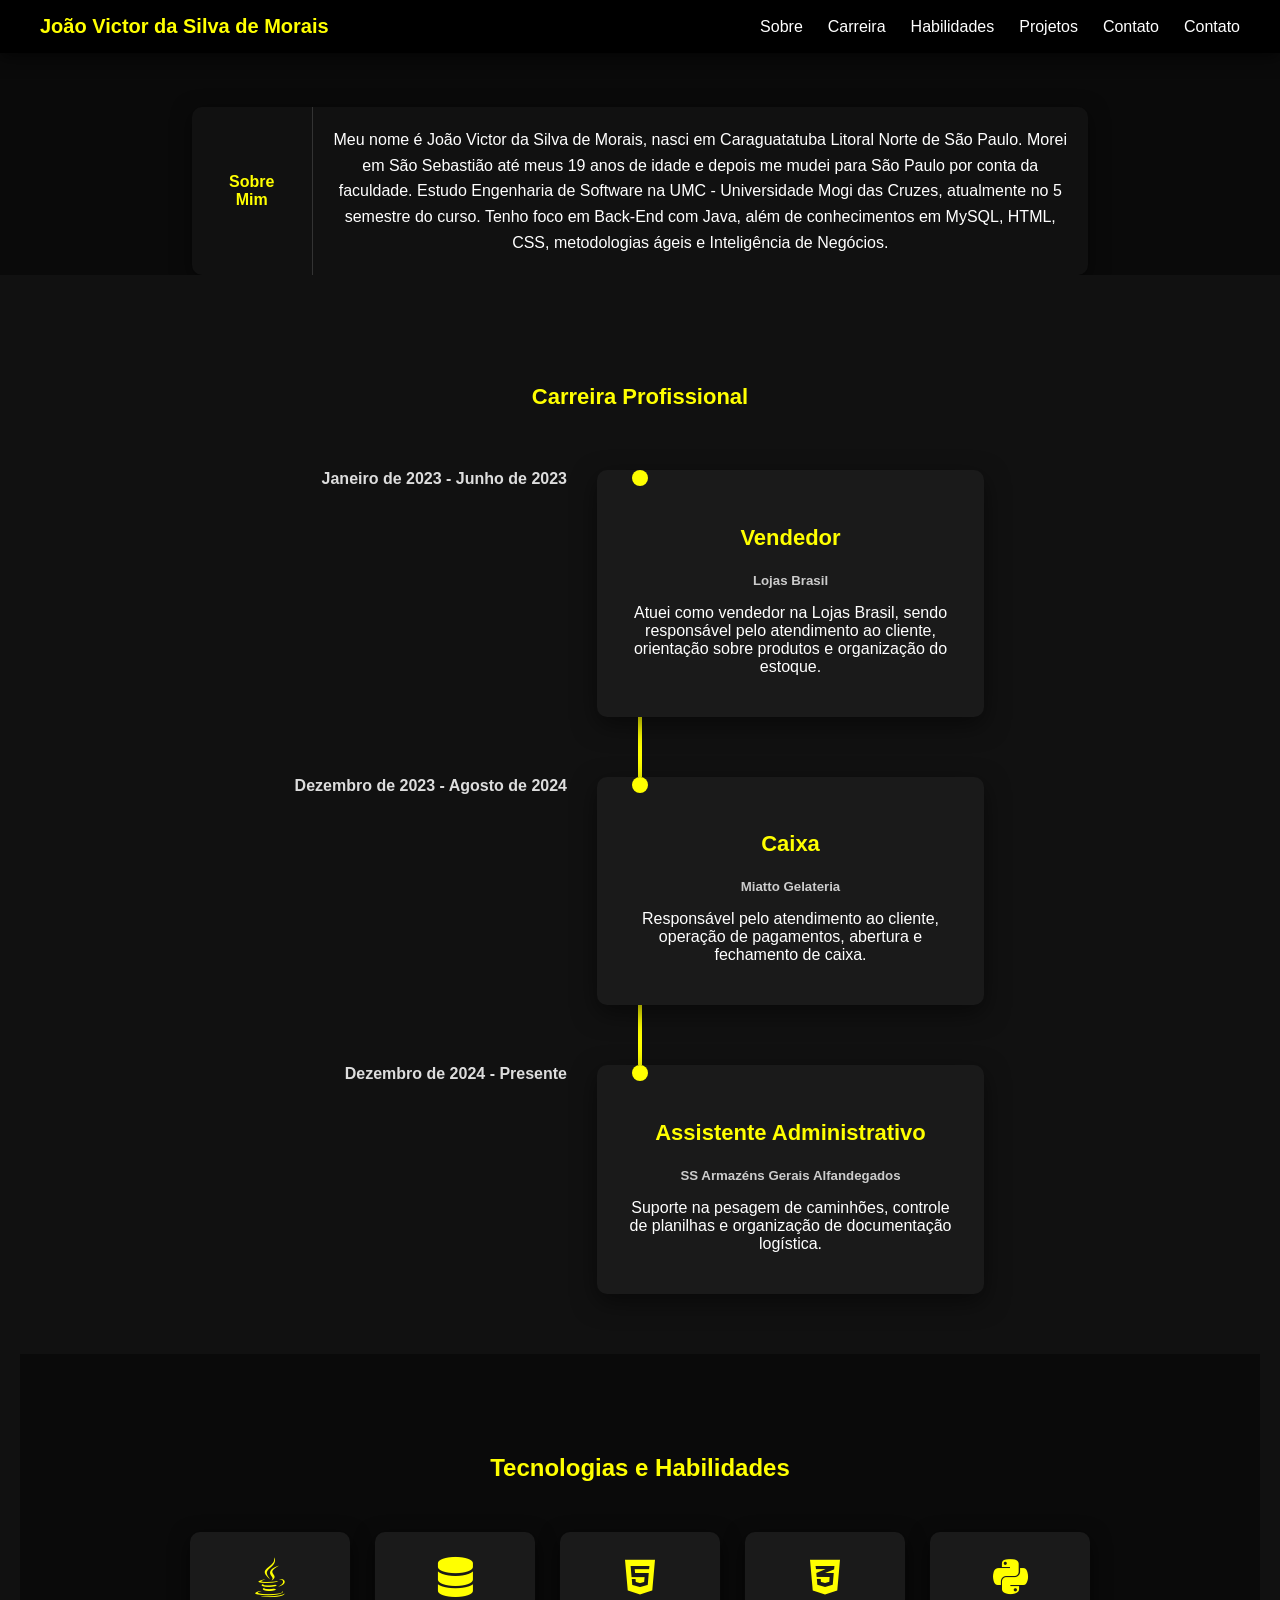
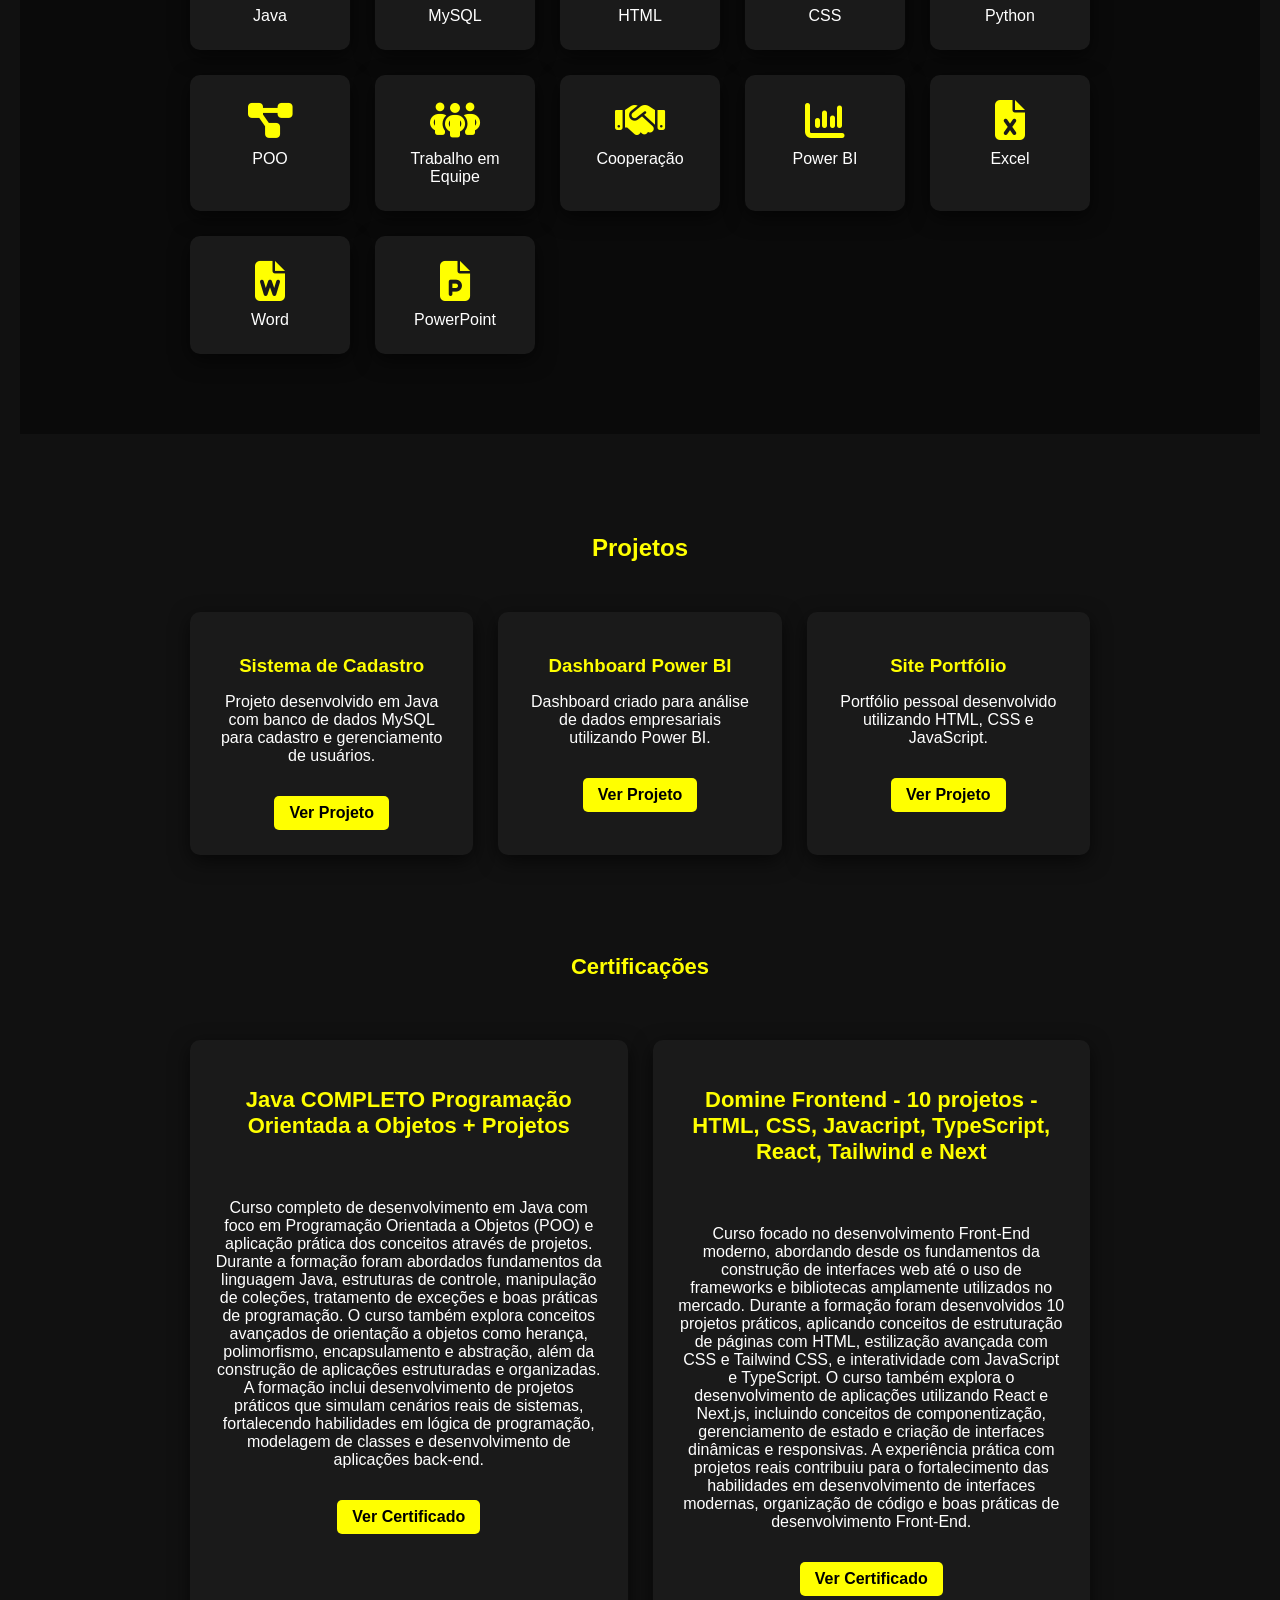
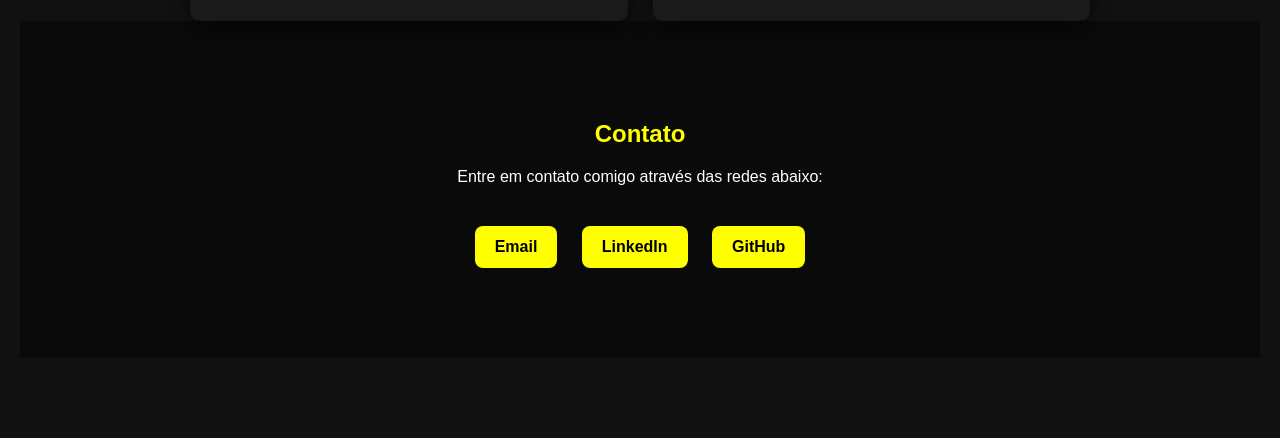
==== index.html @ 3aec2f37 "Add files via upload" ====
<!DOCTYPE html>
<html lang="pt-br">

<head>
    <meta charset="UTF-8">
    <link rel="stylesheet" href="https://cdnjs.cloudflare.com/ajax/libs/font-awesome/6.5.0/css/all.min.css">
    <meta name="viewport" content="width=device-width, initial-scale=1.0">
    <title>Portfólio Victor Morais</title>
    <link rel="stylesheet" href="style.css">

</head>

<body id="fundo">

    <nav class="navbar">

        <div class="logo">
            João Victor da Silva de Morais
        </div>

        <ul class="menu">

            <li><a href="#sobre">Sobre</a></li>

            <li><a href="#carreira">Carreira</a></li>

            <li><a href="#habilidades">Habilidades</a></li>

            <li><a href="#projetos">Projetos</a></li>

            <li><a href="#contato">Contato</a></li>

             <li><a href="#certificacoes">Contato</a></li>

        </ul>

    </nav>

    <h4 class="nome">Victor Morais</h4>

    <br>

    <section id="sobre">

    <table class="ptable">

        <tr>

            <th class="primeirasinfos">Sobre Mim</th>

            <td>
                Meu nome é João Victor da Silva de Morais, nasci em Caraguatatuba Litoral Norte de São Paulo.
                Morei em São Sebastião até meus 19 anos de idade e depois me mudei para São Paulo por conta da
                faculdade.
                Estudo Engenharia de Software na UMC - Universidade Mogi das Cruzes, atualmente no 5 semestre do curso.

                Tenho foco em Back-End com Java, além de conhecimentos em MySQL, HTML, CSS,
                metodologias ágeis e Inteligência de Negócios.
            </td>

        </tr>

    </table>

    <section id="carreira" class="carreira">

        <h4>Carreira Profissional</h4>

        <div class="timeline">

            <div class="timeline-item hidden">

                <div class="timeline-date">
                    Janeiro de 2023 - Junho de 2023
                </div>

                <div class="timeline-content">
                    <h4>Vendedor</h4>
                    <h5>Lojas Brasil</h5>

                    <p>
                        Atuei como vendedor na Lojas Brasil, sendo responsável pelo atendimento ao cliente,
                        orientação sobre produtos e organização do estoque.
                    </p>

                </div>
            </div>

            <div class="timeline-item hidden">

                <div class="timeline-date">
                    Dezembro de 2023 - Agosto de 2024
                </div>

                <div class="timeline-content">

                    <h4>Caixa</h4>
                    <h5>Miatto Gelateria</h5>

                    <p>
                        Responsável pelo atendimento ao cliente, operação de pagamentos,
                        abertura e fechamento de caixa.
                    </p>

                </div>
            </div>

            <div class="timeline-item hidden">

                <div class="timeline-date">
                    Dezembro de 2024 - Presente
                </div>

                <div class="timeline-content">

                    <h4>Assistente Administrativo</h4>
                    <h5>SS Armazéns Gerais Alfandegados</h5>

                    <p>
                        Suporte na pesagem de caminhões, controle de planilhas e organização
                        de documentação logística.
                    </p>

                </div>
            </div>

        </div>

        <section id="habilidades" class="habilidades">

            <h2>Tecnologias e Habilidades</h2>

            <div class="skills-container">

                <div class="skill-card">
                    <i class="fa-brands fa-java"></i>
                    <p>Java</p>
                </div>

                <div class="skill-card">
                    <i class="fa-solid fa-database"></i>
                    <p>MySQL</p>
                </div>

                <div class="skill-card">
                    <i class="fa-brands fa-html5"></i>
                    <p>HTML</p>
                </div>

                <div class="skill-card">
                    <i class="fa-brands fa-css3-alt"></i>
                    <p>CSS</p>
                </div>

                <div class="skill-card">
                    <i class="fa-brands fa-python"></i>
                    <p>Python</p>
                </div>

                <div class="skill-card">
                    <i class="fa-solid fa-diagram-project"></i>
                    <p>POO</p>
                </div>

                <div class="skill-card">
                    <i class="fa-solid fa-people-group"></i>
                    <p>Trabalho em Equipe</p>
                </div>

                <div class="skill-card">
                    <i class="fa-solid fa-handshake"></i>
                    <p>Cooperação</p>
                </div>

                <div class="skill-card">
                    <i class="fa-solid fa-chart-column"></i>
                    <p>Power BI</p>
                </div>

                <div class="skill-card">
                    <i class="fa-solid fa-file-excel"></i>
                    <p>Excel</p>
                </div>

                <div class="skill-card">
                    <i class="fa-solid fa-file-word"></i>
                    <p>Word</p>
                </div>

                <div class="skill-card">
                    <i class="fa-solid fa-file-powerpoint"></i>
                    <p>PowerPoint</p>
                </div>

            </div>

        </section>

        <section id="projetos" class="projetos">

            <h2>Projetos</h2>

            <div class="projetos-container">

                <div class="projeto-card">

                    <h3>Sistema de Cadastro</h3>

                    <p>
                        Projeto desenvolvido em Java com banco de dados MySQL para cadastro
                        e gerenciamento de usuários.
                    </p>

                    <a href="#" target="_blank">Ver Projeto</a>

                </div>

                <div class="projeto-card">

                    <h3>Dashboard Power BI</h3>

                    <p>
                        Dashboard criado para análise de dados empresariais utilizando Power BI.
                    </p>

                    <a href="#" target="_blank">Ver Projeto</a>

                </div>

                <div class="projeto-card">

                    <h3>Site Portfólio</h3>

                    <p>
                        Portfólio pessoal desenvolvido utilizando HTML, CSS e JavaScript.
                    </p>

                    <a href="#" target="_blank">Ver Projeto</a>

                </div>

            </div>

        </section>

        <section id="certificacoes" class="certificacoes">

            <h2>Certificações</h2>

            <div class="certificacoes-container">

                <div class="certificacoes-card">

                    <h3>Java COMPLETO Programação Orientada a Objetos + Projetos</h3>

                    <p>
                        Curso completo de desenvolvimento em Java com foco em Programação Orientada a Objetos (POO) e aplicação prática dos conceitos através de projetos. 
                        Durante a formação foram abordados fundamentos da linguagem Java, estruturas de controle, manipulação de coleções, tratamento de exceções e boas práticas de programação.
                        O curso também explora conceitos avançados de orientação a objetos como herança, polimorfismo, encapsulamento e abstração, além da construção de aplicações estruturadas e organizadas. 
                        A formação inclui desenvolvimento de projetos práticos que simulam cenários reais de sistemas, fortalecendo habilidades em lógica de programação, modelagem de classes e desenvolvimento de aplicações back-end.
                    </p>

                    <a href="#" target="_blank">Ver Certificado</a>

                </div>

                <div class="certificacoes-card">

                    <h3>Domine Frontend - 10 projetos - HTML, CSS, Javacript, TypeScript, React, Tailwind e Next</h3>

                    <p>
                        Curso focado no desenvolvimento Front-End moderno, abordando desde os fundamentos da construção de interfaces web até o uso de frameworks e bibliotecas amplamente utilizados no mercado. 
                        Durante a formação foram desenvolvidos 10 projetos práticos, aplicando conceitos de estruturação de páginas com HTML, estilização avançada com CSS e Tailwind CSS, e interatividade com JavaScript e TypeScript.
                        O curso também explora o desenvolvimento de aplicações utilizando React e Next.js, incluindo conceitos de componentização, gerenciamento de estado e criação de interfaces dinâmicas e responsivas. 
                        A experiência prática com projetos reais contribuiu para o fortalecimento das habilidades em desenvolvimento de interfaces modernas, organização de código e boas práticas de desenvolvimento Front-End.
                    </p>

                    <a href="#" target="_blank">Ver Certificado</a>

                </div>

            </div>

        </section>


        <section id="contato" class="contato">

            <h2>Contato</h2>

            <p>Entre em contato comigo através das redes abaixo:</p>

            <div class="contato-links">

                <a href="mailto:joaovictrr6@gmail.com">Email</a>

                <a href="https://www.linkedin.com/in/jo%C3%A3o-victor-da-silva-de-morais/" target="_blank">LinkedIn</a>

                <a href="https://github.com" target="_blank">GitHub</a>

            </div>

        </section>

         </section>

        

        <script src="script.js"></script>

</body>

</html>
---- style.css ----
* {
    box-sizing: border-box;
}

html,
body {
    overflow-x: hidden;
}

body {
    margin: 0;
    font-family: Arial, Helvetica, sans-serif;
    background: #0a0a0a;
    color: white;
    text-align: center;
}

/* Nome */

.nome {
    color: yellow;
    font-size: 28px;
    margin-top: 20px;
}

/* subtitulo */

.Sobre {
    color: yellow;
    font-size: 18px;
    display: block;
    margin-bottom: 20px;
}

/* tabela sobre mim */

.ptable {
    width: 70%;
    margin: auto;
    border-collapse: collapse;
    background: #111;
    border-radius: 10px;
    overflow: hidden;
    box-shadow: 0px 5px 20px rgba(0, 0, 0, 0.5);
}

.ptable th {
    color: yellow;
    padding: 20px;
    border-right: 1px solid #333;
    width: 120px;
}

.ptable td {
    padding: 20px;
    line-height: 1.6;
}

/* seção carreira */

.carreira {
    padding: 80px 20px;
    background: #111;
}

.carreira h4 {
    color: yellow;
    font-size: 22px;
    margin-bottom: 60px;
}

/* timeline */

.timeline {
    position: relative;
    max-width: 900px;
    margin: auto;
    padding: 0 20px;
}

/* linha vertical */

.timeline::before {
    content: "";
    position: absolute;
    left: 50%;
    top: 0;
    width: 4px;
    height: 100%;
    background: yellow;
    transform: translateX(-50%);
}

/* item da timeline */

.timeline-item {
    display: flex;
    margin-bottom: 60px;
    position: relative;
    transition: all 0.8s ease;
}

/* ponto da timeline */

.timeline-item::before {
    content: "";
    position: absolute;
    left: 50%;
    width: 16px;
    height: 16px;
    background: yellow;
    border-radius: 50%;
    transform: translateX(-50%);
}

/* data */

.timeline-date {
    width: 45%;
    text-align: right;
    padding-right: 30px;
    font-weight: bold;
    color: #ddd;
}

/* card */

.timeline-content {
    width: 45%;
    background: #1a1a1a;
    padding: 25px;
    border-radius: 10px;
    box-shadow: 0px 8px 25px rgba(0, 0, 0, 0.5);
    transition: 0.3s;
}

/* hover */

.timeline-content:hover {
    transform: translateY(-5px);
    box-shadow: 0px 12px 30px rgba(0, 0, 0, 0.8);
}

/* títulos */

.timeline-content h4 {
    color: yellow;
    margin-bottom: 10px;
}

.timeline-content h5 {
    color: #ccc;
    margin-bottom: 15px;
}

/* animação */

.hidden {
    opacity: 0;
    transform: translateY(50px);
}

.show {
    opacity: 1;
    transform: translateY(0);
}

.habilidades {
    padding: 80px 20px;
    background: #0a0a0a;
    text-align: center;
}

.habilidades h2 {
    color: yellow;
    margin-bottom: 50px;
}

/* GRID */

.skills-container {
    display: grid;
    grid-template-columns: repeat(auto-fit, minmax(160px, 1fr));
    gap: 25px;
    max-width: 900px;
    margin: auto;
}

/* CARDS */

.skill-card {
    background: #1a1a1a;
    padding: 25px;
    border-radius: 10px;
    box-shadow: 0px 6px 20px rgba(0, 0, 0, 0.6);
    transition: 0.3s;
}

.skill-card i {
    font-size: 40px;
    color: yellow;
    margin-bottom: 10px;
}

.skill-card p {
    margin: 0;
}

/* hover */

.skill-card:hover {
    transform: translateY(-6px);
    background: #222;
    box-shadow: 0px 10px 25px rgba(0, 0, 0, 0.8);
}

.projetos {
    padding: 80px 20px;
    background: #111;
    text-align: center;
}

.projetos h2 {
    color: yellow;
    margin-bottom: 50px;
}

.projetos-container {
    display: grid;
    grid-template-columns: repeat(auto-fit, minmax(250px, 1fr));
    gap: 25px;
    max-width: 900px;
    margin: auto;
}

.projeto-card {
    background: #1a1a1a;
    padding: 25px;
    border-radius: 10px;
    box-shadow: 0 6px 20px rgba(0, 0, 0, 0.6);
    transition: 0.3s;
}

.projeto-card:hover {
    transform: translateY(-8px);
}

.projeto-card h3 {
    color: yellow;
    margin-bottom: 15px;
}

.projeto-card a {
    display: inline-block;
    margin-top: 15px;
    color: black;
    background: yellow;
    padding: 8px 15px;
    border-radius: 5px;
    text-decoration: none;
    font-weight: bold;
}

.contato {
    padding: 80px 20px;
    background: #0a0a0a;
    text-align: center;
}

.contato h2 {
    color: yellow;
    margin-bottom: 20px;
}

.contato-links {
    margin-top: 30px;
}

.contato-links a {
    display: inline-block;
    margin: 10px;
    padding: 12px 20px;
    background: yellow;
    color: black;
    border-radius: 8px;
    text-decoration: none;
    font-weight: bold;
    transition: 0.3s;
}

.contato-links a:hover {
    background: #ffd900;
    transform: scale(1.05);
}

/* NAVBAR */

.navbar {
    position: fixed;
    top: 0;
    left: 0;
    right: 0;
    width: 100%;
    background: #000;
    display: flex;
    justify-content: space-between;
    align-items: center;
    padding: 15px 40px;
    box-sizing: border-box;
    z-index: 1000;
    box-shadow: 0 4px 15px rgba(0, 0, 0, 0.6);
}

/* logo */

.logo {
    color: yellow;
    font-size: 20px;
    font-weight: bold;
}

/* menu */

.menu {
    list-style: none;
    display: flex;
    gap: 25px;
    margin: 0;
    padding: 0;
}

.menu a {
    color: white;
    text-decoration: none;
    font-weight: 500;
    transition: 0.3s;
}

.menu a:hover {
    color: yellow;
}

.certificacoes-container{
    display: grid;
    grid-template-columns: repeat(auto-fit, minmax(250px, 1fr));
    gap: 25px;
    max-width: 900px;
    margin: auto;
}

.certificacoes-card{
    background: #1a1a1a;
    padding: 25px;
    border-radius: 10px;
    box-shadow: 0 6px 20px rgba(0, 0, 0, 0.6);
    transition: 0.3s;
}

.certificacoes h3{
    color: yellow;
    font-size: 22px;
    margin-bottom: 60px;
}

.certificacoes h2{
    color: yellow;
    font-size: 22px;
    margin-bottom: 60px;
}

.certificacoes-card a {
    display: inline-block;
    margin-top: 15px;
    color: black;
    background: yellow;
    padding: 8px 15px;
    border-radius: 5px;
    text-decoration: none;
    font-weight: bold;
}
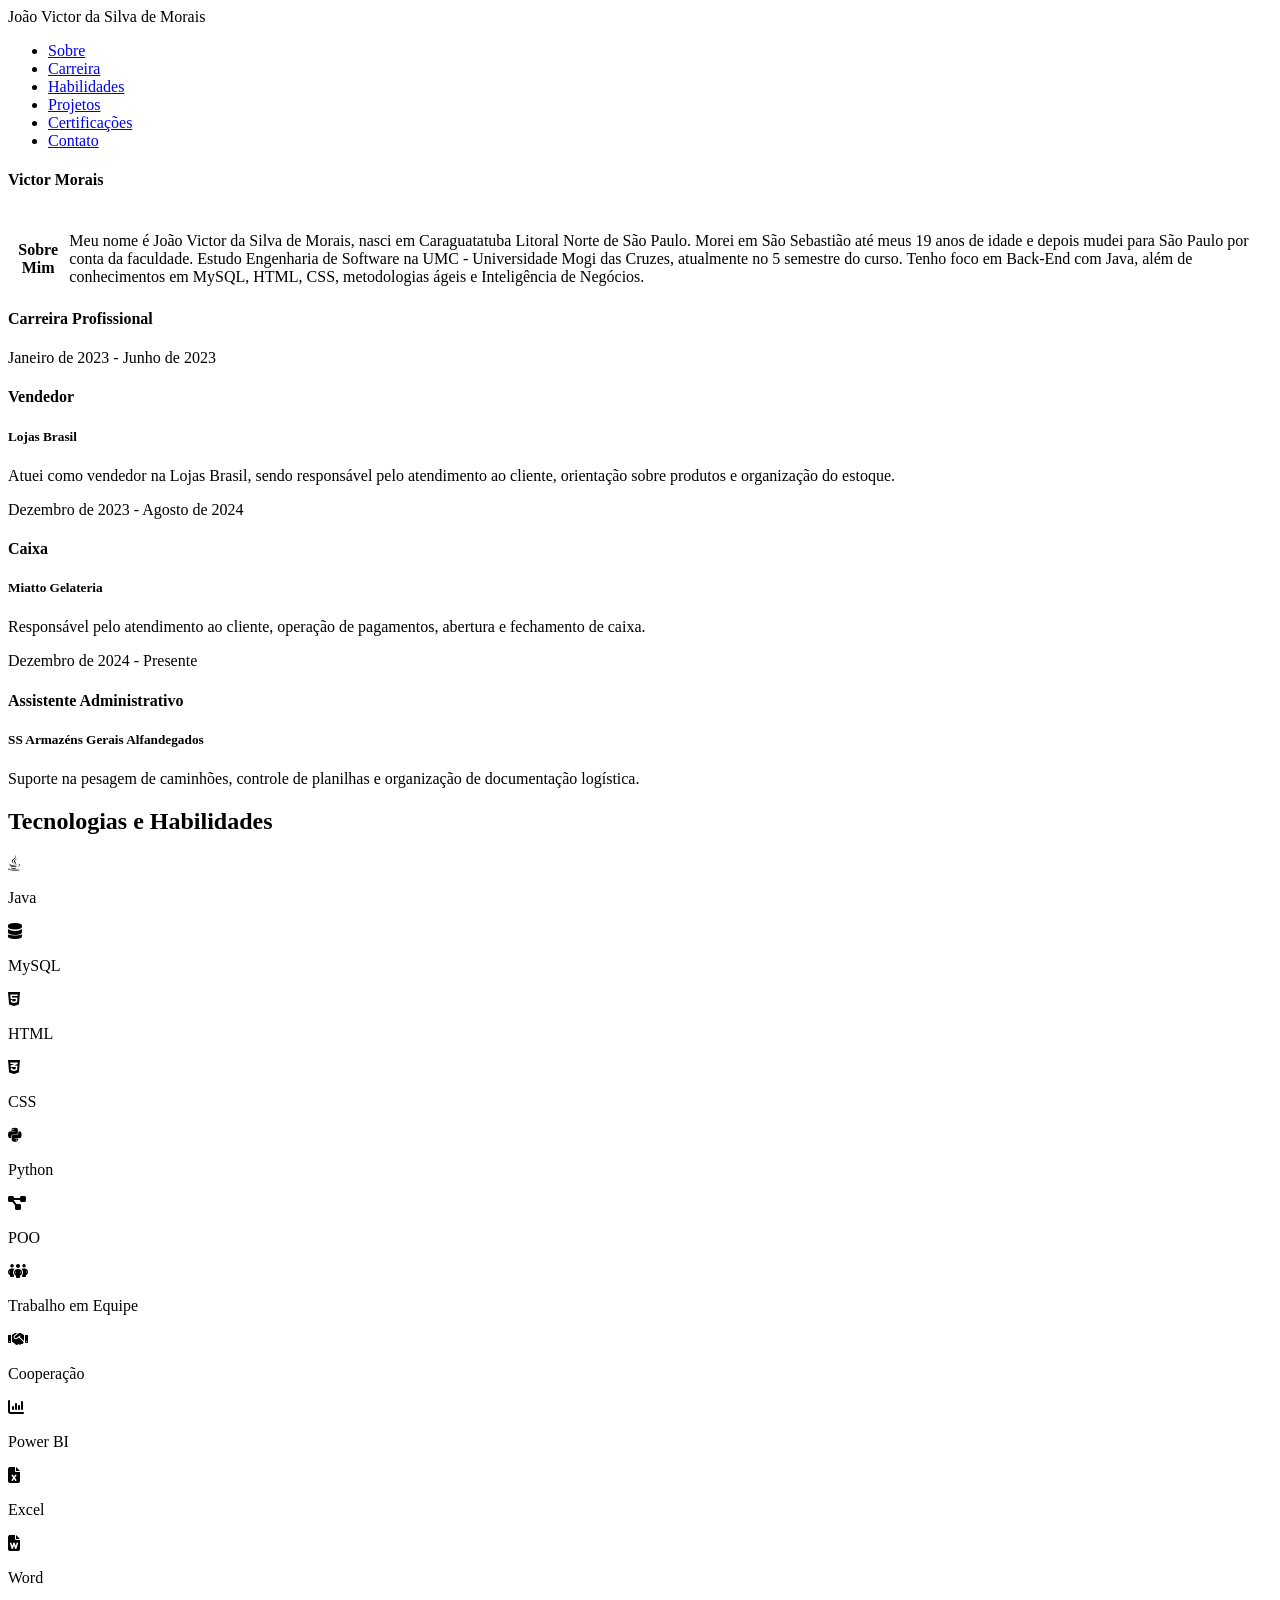
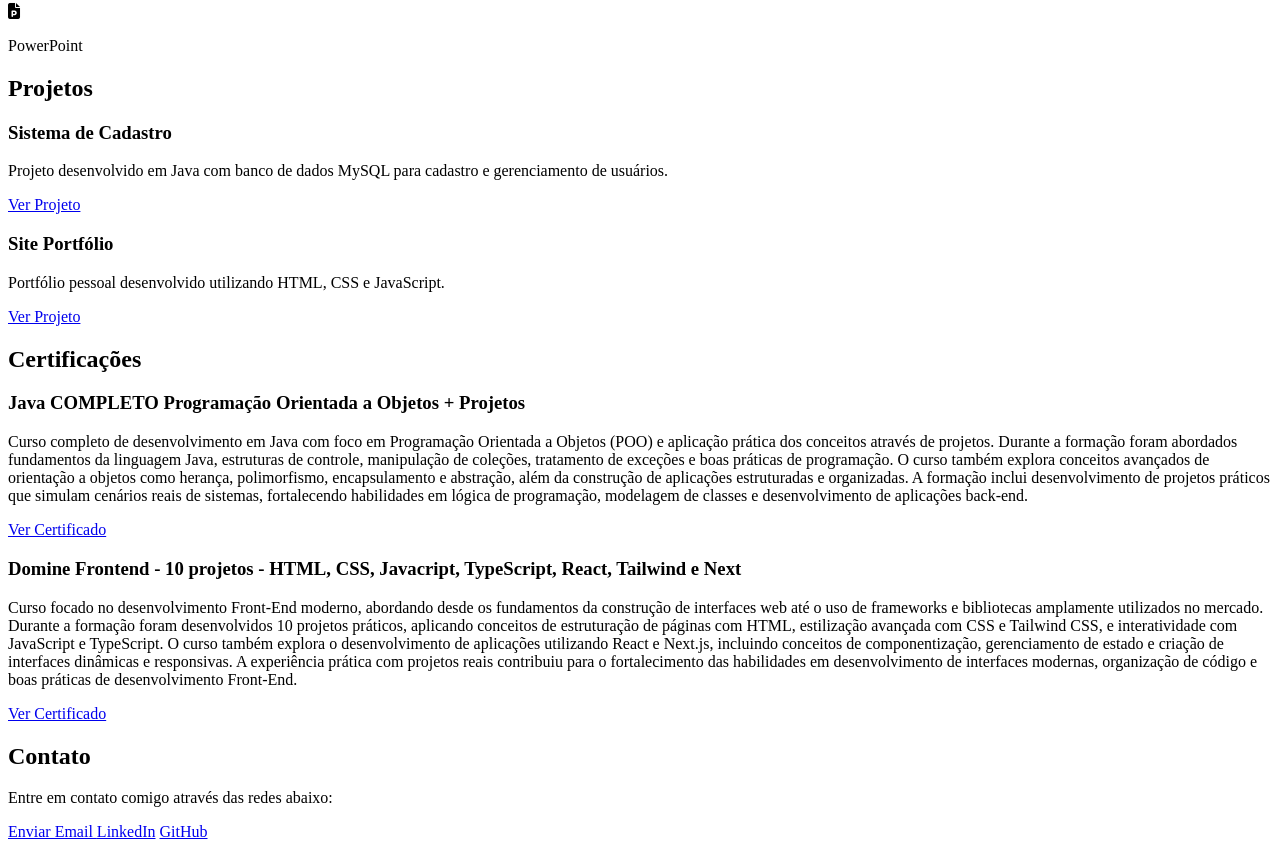
==== commit d3b6b4bb: "Add initial portfolio HTML structure This is a complete HTML document for a personal portfolio websi" ====
--- a/index.html
+++ b/index.html
@@ -1,313 +1,317 @@
-<!DOCTYPE html>
-<html lang="pt-br">
-
-<head>
-    <meta charset="UTF-8">
-    <link rel="stylesheet" href="https://cdnjs.cloudflare.com/ajax/libs/font-awesome/6.5.0/css/all.min.css">
-    <meta name="viewport" content="width=device-width, initial-scale=1.0">
-    <title>Portfólio Victor Morais</title>
-    <link rel="stylesheet" href="style.css">
-
-</head>
-
-<body id="fundo">
-
-    <nav class="navbar">
-
-        <div class="logo">
-            João Victor da Silva de Morais
-        </div>
-
-        <ul class="menu">
-
-            <li><a href="#sobre">Sobre</a></li>
-
-            <li><a href="#carreira">Carreira</a></li>
-
-            <li><a href="#habilidades">Habilidades</a></li>
-
-            <li><a href="#projetos">Projetos</a></li>
-
-            <li><a href="#contato">Contato</a></li>
-
-             <li><a href="#certificacoes">Contato</a></li>
-
-        </ul>
-
-    </nav>
-
-    <h4 class="nome">Victor Morais</h4>
-
-    <br>
-
-    <section id="sobre">
-
-    <table class="ptable">
-
-        <tr>
-
-            <th class="primeirasinfos">Sobre Mim</th>
-
-            <td>
-                Meu nome é João Victor da Silva de Morais, nasci em Caraguatatuba Litoral Norte de São Paulo.
-                Morei em São Sebastião até meus 19 anos de idade e depois me mudei para São Paulo por conta da
-                faculdade.
-                Estudo Engenharia de Software na UMC - Universidade Mogi das Cruzes, atualmente no 5 semestre do curso.
-
-                Tenho foco em Back-End com Java, além de conhecimentos em MySQL, HTML, CSS,
-                metodologias ágeis e Inteligência de Negócios.
-            </td>
-
-        </tr>
-
-    </table>
-
-    <section id="carreira" class="carreira">
-
-        <h4>Carreira Profissional</h4>
-
-        <div class="timeline">
-
-            <div class="timeline-item hidden">
-
-                <div class="timeline-date">
-                    Janeiro de 2023 - Junho de 2023
-                </div>
-
-                <div class="timeline-content">
-                    <h4>Vendedor</h4>
-                    <h5>Lojas Brasil</h5>
-
-                    <p>
-                        Atuei como vendedor na Lojas Brasil, sendo responsável pelo atendimento ao cliente,
-                        orientação sobre produtos e organização do estoque.
-                    </p>
-
-                </div>
-            </div>
-
-            <div class="timeline-item hidden">
-
-                <div class="timeline-date">
-                    Dezembro de 2023 - Agosto de 2024
-                </div>
-
-                <div class="timeline-content">
-
-                    <h4>Caixa</h4>
-                    <h5>Miatto Gelateria</h5>
-
-                    <p>
-                        Responsável pelo atendimento ao cliente, operação de pagamentos,
-                        abertura e fechamento de caixa.
-                    </p>
-
-                </div>
-            </div>
-
-            <div class="timeline-item hidden">
-
-                <div class="timeline-date">
-                    Dezembro de 2024 - Presente
-                </div>
-
-                <div class="timeline-content">
-
-                    <h4>Assistente Administrativo</h4>
-                    <h5>SS Armazéns Gerais Alfandegados</h5>
-
-                    <p>
-                        Suporte na pesagem de caminhões, controle de planilhas e organização
-                        de documentação logística.
-                    </p>
-
-                </div>
-            </div>
-
-        </div>
-
-        <section id="habilidades" class="habilidades">
-
-            <h2>Tecnologias e Habilidades</h2>
-
-            <div class="skills-container">
-
-                <div class="skill-card">
-                    <i class="fa-brands fa-java"></i>
-                    <p>Java</p>
-                </div>
-
-                <div class="skill-card">
-                    <i class="fa-solid fa-database"></i>
-                    <p>MySQL</p>
-                </div>
-
-                <div class="skill-card">
-                    <i class="fa-brands fa-html5"></i>
-                    <p>HTML</p>
-                </div>
-
-                <div class="skill-card">
-                    <i class="fa-brands fa-css3-alt"></i>
-                    <p>CSS</p>
-                </div>
-
-                <div class="skill-card">
-                    <i class="fa-brands fa-python"></i>
-                    <p>Python</p>
-                </div>
-
-                <div class="skill-card">
-                    <i class="fa-solid fa-diagram-project"></i>
-                    <p>POO</p>
-                </div>
-
-                <div class="skill-card">
-                    <i class="fa-solid fa-people-group"></i>
-                    <p>Trabalho em Equipe</p>
-                </div>
-
-                <div class="skill-card">
-                    <i class="fa-solid fa-handshake"></i>
-                    <p>Cooperação</p>
-                </div>
-
-                <div class="skill-card">
-                    <i class="fa-solid fa-chart-column"></i>
-                    <p>Power BI</p>
-                </div>
-
-                <div class="skill-card">
-                    <i class="fa-solid fa-file-excel"></i>
-                    <p>Excel</p>
-                </div>
-
-                <div class="skill-card">
-                    <i class="fa-solid fa-file-word"></i>
-                    <p>Word</p>
-                </div>
-
-                <div class="skill-card">
-                    <i class="fa-solid fa-file-powerpoint"></i>
-                    <p>PowerPoint</p>
-                </div>
-
-            </div>
-
-        </section>
-
-        <section id="projetos" class="projetos">
-
-            <h2>Projetos</h2>
-
-            <div class="projetos-container">
-
-                <div class="projeto-card">
-
-                    <h3>Sistema de Cadastro</h3>
-
-                    <p>
-                        Projeto desenvolvido em Java com banco de dados MySQL para cadastro
-                        e gerenciamento de usuários.
-                    </p>
-
-                    <a href="#" target="_blank">Ver Projeto</a>
-
-                </div>
-
-                <div class="projeto-card">
-
-                    <h3>Dashboard Power BI</h3>
-
-                    <p>
-                        Dashboard criado para análise de dados empresariais utilizando Power BI.
-                    </p>
-
-                    <a href="#" target="_blank">Ver Projeto</a>
-
-                </div>
-
-                <div class="projeto-card">
-
-                    <h3>Site Portfólio</h3>
-
-                    <p>
-                        Portfólio pessoal desenvolvido utilizando HTML, CSS e JavaScript.
-                    </p>
-
-                    <a href="#" target="_blank">Ver Projeto</a>
-
-                </div>
-
-            </div>
-
-        </section>
-
-        <section id="certificacoes" class="certificacoes">
-
-            <h2>Certificações</h2>
-
-            <div class="certificacoes-container">
-
-                <div class="certificacoes-card">
-
-                    <h3>Java COMPLETO Programação Orientada a Objetos + Projetos</h3>
-
-                    <p>
-                        Curso completo de desenvolvimento em Java com foco em Programação Orientada a Objetos (POO) e aplicação prática dos conceitos através de projetos. 
-                        Durante a formação foram abordados fundamentos da linguagem Java, estruturas de controle, manipulação de coleções, tratamento de exceções e boas práticas de programação.
-                        O curso também explora conceitos avançados de orientação a objetos como herança, polimorfismo, encapsulamento e abstração, além da construção de aplicações estruturadas e organizadas. 
-                        A formação inclui desenvolvimento de projetos práticos que simulam cenários reais de sistemas, fortalecendo habilidades em lógica de programação, modelagem de classes e desenvolvimento de aplicações back-end.
-                    </p>
-
-                    <a href="#" target="_blank">Ver Certificado</a>
-
-                </div>
-
-                <div class="certificacoes-card">
-
-                    <h3>Domine Frontend - 10 projetos - HTML, CSS, Javacript, TypeScript, React, Tailwind e Next</h3>
-
-                    <p>
-                        Curso focado no desenvolvimento Front-End moderno, abordando desde os fundamentos da construção de interfaces web até o uso de frameworks e bibliotecas amplamente utilizados no mercado. 
-                        Durante a formação foram desenvolvidos 10 projetos práticos, aplicando conceitos de estruturação de páginas com HTML, estilização avançada com CSS e Tailwind CSS, e interatividade com JavaScript e TypeScript.
-                        O curso também explora o desenvolvimento de aplicações utilizando React e Next.js, incluindo conceitos de componentização, gerenciamento de estado e criação de interfaces dinâmicas e responsivas. 
-                        A experiência prática com projetos reais contribuiu para o fortalecimento das habilidades em desenvolvimento de interfaces modernas, organização de código e boas práticas de desenvolvimento Front-End.
-                    </p>
-
-                    <a href="#" target="_blank">Ver Certificado</a>
-
-                </div>
-
-            </div>
-
-        </section>
-
-
-        <section id="contato" class="contato">
-
-            <h2>Contato</h2>
-
-            <p>Entre em contato comigo através das redes abaixo:</p>
-
-            <div class="contato-links">
-
-                <a href="mailto:joaovictrr6@gmail.com">Email</a>
-
-                <a href="https://www.linkedin.com/in/jo%C3%A3o-victor-da-silva-de-morais/" target="_blank">LinkedIn</a>
-
-                <a href="https://github.com" target="_blank">GitHub</a>
-
-            </div>
-
-        </section>
-
-         </section>
-
-        
-
-        <script src="script.js"></script>
-
-</body>
-
-</html>+<!DOCTYPE html>
+<html lang="pt-br">
+
+<head>
+    <meta charset="UTF-8">
+    <link rel="stylesheet" href="https://cdnjs.cloudflare.com/ajax/libs/font-awesome/6.5.0/css/all.min.css">
+    <meta name="viewport" content="width=device-width, initial-scale=1.0">
+    <title>Portfólio Victor Morais</title>
+    <link rel="stylesheet" href="style.css">
+
+</head>
+
+<body id="fundo">
+
+    <nav class="navbar">
+
+        <div class="logo">
+            João Victor da Silva de Morais
+        </div>
+
+        <ul class="menu">
+
+            <li><a href="#sobre">Sobre</a></li>
+
+            <li><a href="#carreira">Carreira</a></li>
+
+            <li><a href="#habilidades">Habilidades</a></li>
+
+            <li><a href="#projetos">Projetos</a></li>
+
+            <li><a href="#certificacoes">Certificações</a></li>
+
+            <li><a href="#contato">Contato</a></li>     
+
+        </ul>
+
+    </nav>
+
+    <h4 class="nome">Victor Morais</h4>
+
+    <br>
+
+    <section id="sobre">
+
+    <table class="ptable">
+
+        <tr>
+
+            <th class="primeirasinfos">Sobre Mim</th>
+
+            <td>
+                Meu nome é João Victor da Silva de Morais, nasci em Caraguatatuba Litoral Norte de São Paulo.
+                Morei em São Sebastião até meus 19 anos de idade e depois mudei para São Paulo por conta da
+                faculdade.
+                Estudo Engenharia de Software na UMC - Universidade Mogi das Cruzes, atualmente no 5 semestre do curso.
+
+                Tenho foco em Back-End com Java, além de conhecimentos em MySQL, HTML, CSS,
+                metodologias ágeis e Inteligência de Negócios.
+            </td>
+
+        </tr>
+
+    </table>
+
+    <section id="carreira" class="carreira">
+
+        <h4>Carreira Profissional</h4>
+
+        <div class="timeline">
+
+            <div class="timeline-item hidden">
+
+                <div class="timeline-date">
+                    Janeiro de 2023 - Junho de 2023
+                </div>
+
+                <div class="timeline-content">
+                    <h4>Vendedor</h4>
+                    <h5>Lojas Brasil</h5>
+
+                    <p>
+                        Atuei como vendedor na Lojas Brasil, sendo responsável pelo atendimento ao cliente,
+                        orientação sobre produtos e organização do estoque.
+                    </p>
+
+                </div>
+            </div>
+
+            <div class="timeline-item hidden">
+
+                <div class="timeline-date">
+                    Dezembro de 2023 - Agosto de 2024
+                </div>
+
+                <div class="timeline-content">
+
+                    <h4>Caixa</h4>
+                    <h5>Miatto Gelateria</h5>
+
+                    <p>
+                        Responsável pelo atendimento ao cliente, operação de pagamentos,
+                        abertura e fechamento de caixa.
+                    </p>
+
+                </div>
+            </div>
+
+            <div class="timeline-item hidden">
+
+                <div class="timeline-date">
+                    Dezembro de 2024 - Presente
+                </div>
+
+                <div class="timeline-content">
+
+                    <h4>Assistente Administrativo</h4>
+                    <h5>SS Armazéns Gerais Alfandegados</h5>
+
+                    <p>
+                        Suporte na pesagem de caminhões, controle de planilhas e organização
+                        de documentação logística.
+                    </p>
+
+                </div>
+            </div>
+
+        </div>
+
+        <section id="habilidades" class="habilidades">
+
+            <h2>Tecnologias e Habilidades</h2>
+
+            <div class="skills-container">
+
+                <div class="skill-card">
+                    <i class="fa-brands fa-java"></i>
+                    <p>Java</p>
+                </div>
+
+                <div class="skill-card">
+                    <i class="fa-solid fa-database"></i>
+                    <p>MySQL</p>
+                </div>
+
+                <div class="skill-card">
+                    <i class="fa-brands fa-html5"></i>
+                    <p>HTML</p>
+                </div>
+
+                <div class="skill-card">
+                    <i class="fa-brands fa-css3-alt"></i>
+                    <p>CSS</p>
+                </div>
+
+                <div class="skill-card">
+                    <i class="fa-brands fa-python"></i>
+                    <p>Python</p>
+                </div>
+
+                <div class="skill-card">
+                    <i class="fa-solid fa-diagram-project"></i>
+                    <p>POO</p>
+                </div>
+
+                <div class="skill-card">
+                    <i class="fa-solid fa-people-group"></i>
+                    <p>Trabalho em Equipe</p>
+                </div>
+
+                <div class="skill-card">
+                    <i class="fa-solid fa-handshake"></i>
+                    <p>Cooperação</p>
+                </div>
+
+                <div class="skill-card">
+                    <i class="fa-solid fa-chart-column"></i>
+                    <p>Power BI</p>
+                </div>
+
+                <div class="skill-card">
+                    <i class="fa-solid fa-file-excel"></i>
+                    <p>Excel</p>
+                </div>
+
+                <div class="skill-card">
+                    <i class="fa-solid fa-file-word"></i>
+                    <p>Word</p>
+                </div>
+
+                <div class="skill-card">
+                    <i class="fa-solid fa-file-powerpoint"></i>
+                    <p>PowerPoint</p>
+                </div>
+
+            </div>
+
+        </section>
+
+        <section id="projetos" class="projetos">
+
+            <h2>Projetos</h2>
+
+            <div class="projetos-container">
+
+                <div class="projeto-card">
+
+                    <h3>Sistema de Cadastro</h3>
+
+                    <p>
+                        Projeto desenvolvido em Java com banco de dados MySQL para cadastro
+                        e gerenciamento de usuários.
+                    </p>
+
+                    <a href="https://github.com/VictorMorais777/Sistema-de-Consulta-Medica" target="_blank">Ver Projeto</a>
+
+                </div>
+                
+                <!--
+                <div class="projeto-card">
+
+                    <h3>Dashboard Power BI</h3>
+
+                    <p>
+                        Dashboard criado para análise de dados empresariais utilizando Power BI.
+                    </p>
+
+                    <a href="#" target="_blank">Ver Projeto</a>
+
+                </div>
+                -->
+
+                <div class="projeto-card">
+
+                    <h3>Site Portfólio</h3>
+
+                    <p>
+                        Portfólio pessoal desenvolvido utilizando HTML, CSS e JavaScript.
+                    </p>
+
+                    <a href="#" target="_blank">Ver Projeto</a>
+
+                </div>
+
+            </div>
+
+        </section>
+
+        <section id="certificacoes" class="certificacoes">
+
+            <h2>Certificações</h2>
+
+            <div class="certificacoes-container">
+
+                <div class="certificacoes-card">
+
+                    <h3>Java COMPLETO Programação Orientada a Objetos + Projetos</h3>
+
+                    <p>
+                        Curso completo de desenvolvimento em Java com foco em Programação Orientada a Objetos (POO) e aplicação prática dos conceitos através de projetos. 
+                        Durante a formação foram abordados fundamentos da linguagem Java, estruturas de controle, manipulação de coleções, tratamento de exceções e boas práticas de programação.
+                        O curso também explora conceitos avançados de orientação a objetos como herança, polimorfismo, encapsulamento e abstração, além da construção de aplicações estruturadas e organizadas. 
+                        A formação inclui desenvolvimento de projetos práticos que simulam cenários reais de sistemas, fortalecendo habilidades em lógica de programação, modelagem de classes e desenvolvimento de aplicações back-end.
+                    </p>
+
+                    <a href="../IMG/certificadoJava.png" target="_blank">Ver Certificado</a>
+
+                </div>
+
+                <div class="certificacoes-card">
+
+                    <h3>Domine Frontend - 10 projetos - HTML, CSS, Javacript, TypeScript, React, Tailwind e Next</h3>
+
+                    <p>
+                        Curso focado no desenvolvimento Front-End moderno, abordando desde os fundamentos da construção de interfaces web até o uso de frameworks e bibliotecas amplamente utilizados no mercado. 
+                        Durante a formação foram desenvolvidos 10 projetos práticos, aplicando conceitos de estruturação de páginas com HTML, estilização avançada com CSS e Tailwind CSS, e interatividade com JavaScript e TypeScript.
+                        O curso também explora o desenvolvimento de aplicações utilizando React e Next.js, incluindo conceitos de componentização, gerenciamento de estado e criação de interfaces dinâmicas e responsivas. 
+                        A experiência prática com projetos reais contribuiu para o fortalecimento das habilidades em desenvolvimento de interfaces modernas, organização de código e boas práticas de desenvolvimento Front-End.
+                    </p>
+
+                    <a href="IMG/certificado-java.png" target="_blank">Ver Certificado</a>
+
+                </div>
+
+            </div>
+
+        </section>
+
+
+        <section id="contato" class="contato">
+
+            <h2>Contato</h2>
+
+            <p>Entre em contato comigo através das redes abaixo:</p>
+
+            <div class="contato-links">
+
+                <a href="mailto:joaovictrr6@gmail.com?subject=Contato%20pelo%20portfólio&body=Olá%20Victor,%20vi%20seu%20portfólio%20e%20gostaria%20de%20falar%20com%20você.">
+                    Enviar Email
+                </a>
+
+                <a href="https://www.linkedin.com/in/jo%C3%A3o-victor-da-silva-de-morais/" target="_blank">LinkedIn</a>
+
+                <a href="https://github.com/repos" target="_blank">GitHub</a>
+
+            </div>
+
+        </section>
+
+         </section>
+
+        
+
+        <script src="script.js"></script>
+
+</body>
+
+</html>
